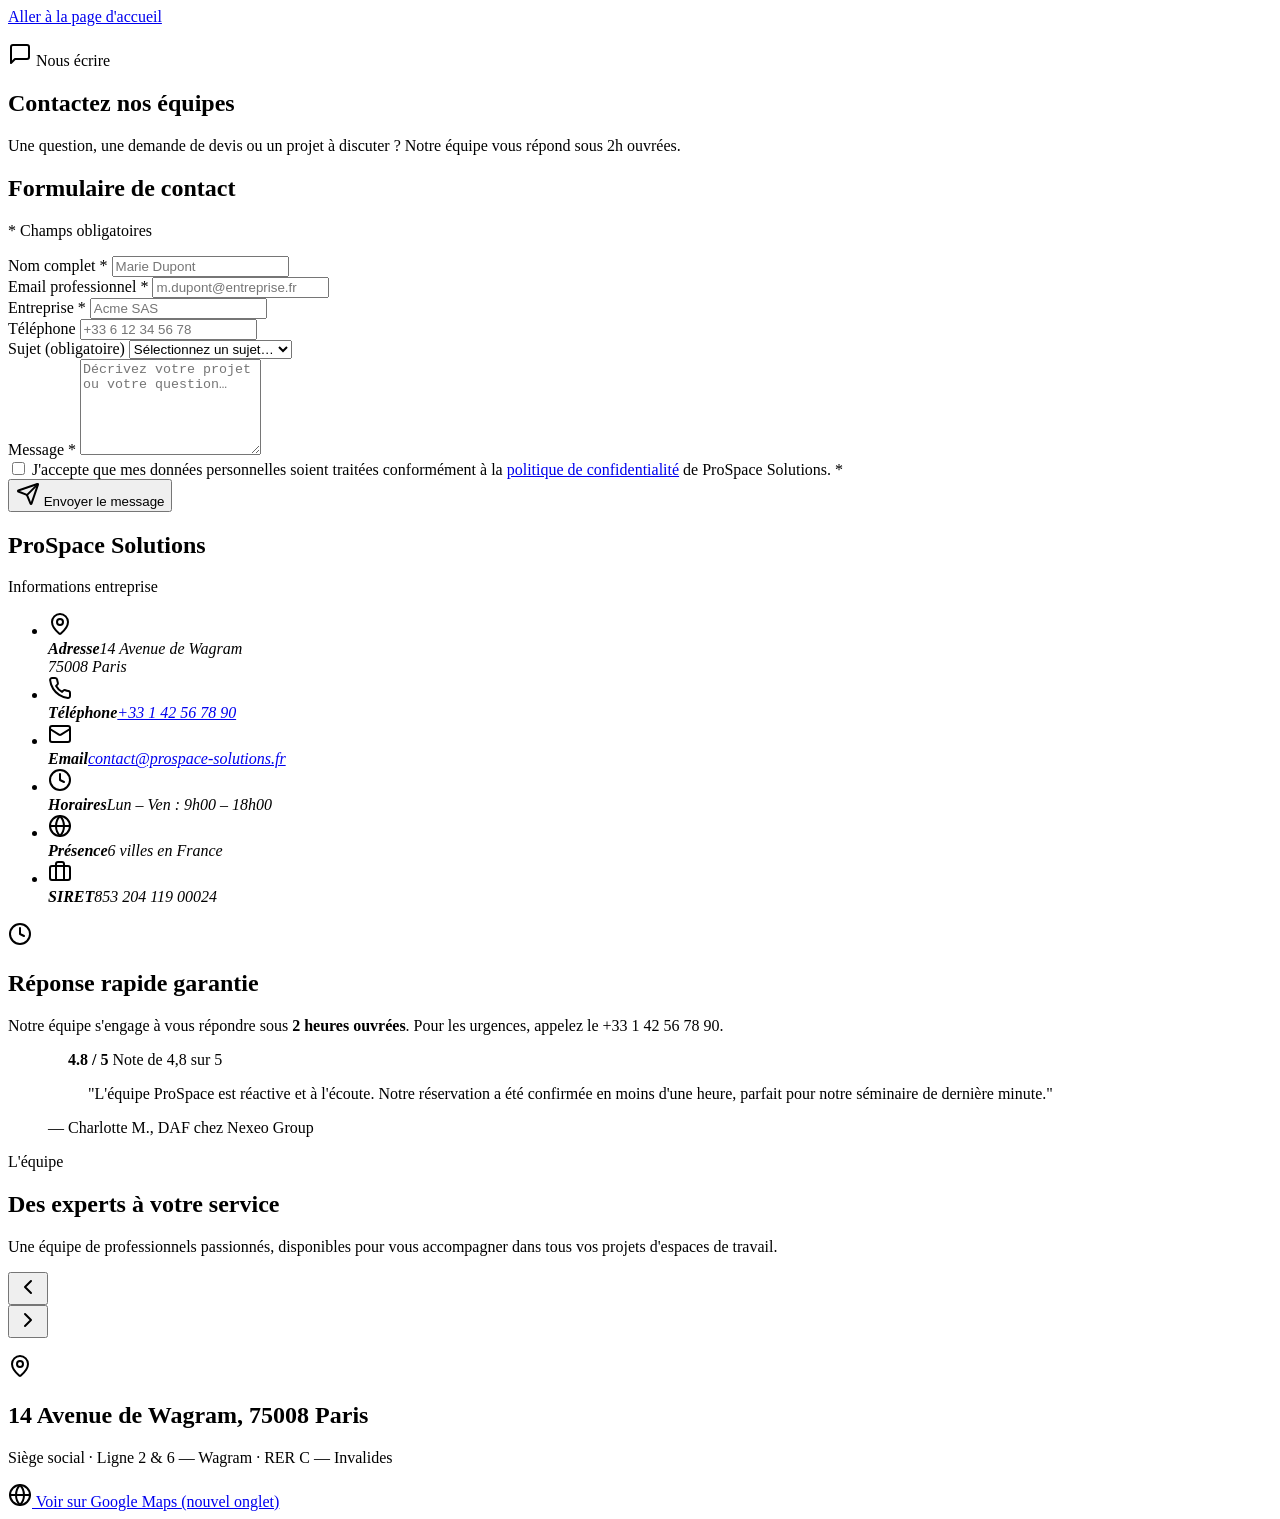
==== pages/contact.html @ aa211ba6 "Coder la page contact.html" ====
<!DOCTYPE html>
<html lang="fr">

<head>
    <meta charset="UTF-8">
    <meta name="viewport" content="width=device-width, initial-scale=1.0">
    <meta name="theme-color" content="#0f172a">
    <meta name="description"
        content="Contactez ProSpace Solutions pour une demande d'information, un devis ou un projet d'espace de travail professionnel en France.">
    <title>Contact et devis pour votre espace de travail | ProSpace Solutions</title>
    <link rel="icon" href="../assets/favicon/favicon.ico" sizes="16x16 32x32 48x48">
    <link rel="icon" type="image/svg+xml" href="../assets/favicon/favicon.svg" sizes="any">
    <link rel="icon" type="image/png" href="../assets/favicon/favicon-32x32.png" sizes="32x32">
    <link rel="icon" type="image/png" href="../assets/favicon/favicon-16x16.png" sizes="16x16">
    <link rel="apple-touch-icon" href="../assets/favicon/apple-touch-icon.png" sizes="180x180">
    <link rel="stylesheet" href="../assets/css/main.css">
</head>

<body>
    <a class="logo" href="#page-accueil">Aller à la page d'accueil</a>

    <!-- Zone HEADER : Ce conteneur reçoit le fichier header.html chargé par commun.js. -->
    <div id="conteneur-header"></div>

    <main id="haut-de-page">
        <!-- Section : BANNIERE -->
        <section class="banniere-contact">
            <div class="conteneur banniere-contact__contenu">
                <p class="surtitre">
                    <img src="../assets/icons/icone-message.svg" alt="">
                    Nous écrire
                </p>
                <h1 id="titre-contact">Contactez <span>nos équipes</span></h1>
                <p>
                    Une question, une demande de devis ou un projet à discuter ? Notre équipe vous répond sous 2h
                    ouvrées.
                </p>
            </div>
        </section>

        <!-- Section CONTACT -->
        <section class="section-contact conteneur">
            <div class="disposition-contact">
                <div class="carte-formulaire-contact">
                    <div id="contenu-formulaire">
                        <div class="carte-formulaire-contact__en-tete">
                            <h2 id="titre-formulaire">Formulaire de contact</h2>
                            <p><span>*</span> Champs obligatoires</p>
                        </div>

                        <p class="visuellement-cache" id="statut-preremplissage" aria-live="polite"></p>

                        <p class="resume-formulaire" id="resume-erreurs" hidden></p>

                        <form id="formulaire-contact">
                            <div class="ligne-formulaire">
                                <div class="champ-formulaire">
                                    <label for="nom">Nom complet <span>*</span></label>
                                    <input type="text" id="nom" name="nom" autocomplete="name"
                                        placeholder="Marie Dupont" required aria-describedby="erreur-nom">
                                    <p class="erreur-formulaire" id="erreur-nom" hidden></p>
                                </div>

                                <div class="champ-formulaire">
                                    <label for="courriel">Email professionnel <span>*</span></label>
                                    <input type="email" id="courriel" name="email" autocomplete="email"
                                        inputmode="email" placeholder="m.dupont@entreprise.fr" required
                                        aria-describedby="erreur-courriel">
                                    <p class="erreur-formulaire" id="erreur-courriel" hidden></p>
                                </div>
                            </div>

                            <div class="ligne-formulaire">
                                <div class="champ-formulaire">
                                    <label for="entreprise">Entreprise <span>*</span></label>
                                    <input type="text" id="entreprise" name="entreprise" autocomplete="organization"
                                        placeholder="Acme SAS" required aria-describedby="erreur-entreprise">
                                    <p class="erreur-formulaire" id="erreur-entreprise" hidden></p>
                                </div>

                                <div class="champ-formulaire">
                                    <label for="telephone">Téléphone</label>
                                    <input type="tel" id="telephone" name="telephone" autocomplete="tel" inputmode="tel"
                                        placeholder="+33 6 12 34 56 78">
                                </div>
                            </div>

                            <div class="champ-formulaire">
                                <label for="sujet">Sujet<span class="visuellement-cache"> (obligatoire)</span></label>
                                <select id="sujet" name="sujet" required aria-describedby="erreur-sujet">
                                    <option value="">Sélectionnez un sujet…</option>
                                    <option value="Demande d'information">Demande d'information</option>
                                    <option value="Demande de devis">Demande de devis</option>
                                    <option value="Réservation">Réservation</option>
                                    <option value="Partenariat">Partenariat</option>
                                    <option value="Réclamation">Réclamation</option>
                                    <option value="Autre">Autre</option>
                                </select>
                                <p class="erreur-formulaire" id="erreur-sujet" hidden></p>
                            </div>

                            <div class="champ-formulaire">
                                <label for="message">Message <span>*</span></label>
                                <textarea id="message" name="message" rows="6"
                                    placeholder="Décrivez votre projet ou votre question…" required
                                    aria-describedby="erreur-message"></textarea>
                                <p class="erreur-formulaire" id="erreur-message" hidden></p>
                            </div>

                            <div class="champ-formulaire champ-formulaire--case-a-cocher">
                                <input type="checkbox" id="consentement" name="consentement" required
                                    aria-describedby="texte-consentement erreur-consentement">
                                <label for="consentement" id="texte-consentement">
                                    J'accepte que mes données personnelles soient traitées conformément à la
                                    <a href="#confidentialite">politique de confidentialité</a> de ProSpace Solutions.
                                    <span>*</span>
                                </label>
                                <p class="erreur-formulaire" id="erreur-consentement" hidden></p>
                            </div>

                            <button class="bouton bouton--primaire formulaire-contact__envoi" type="submit">
                                <img src="../assets/icons/icone-envoyer.svg" alt="">
                                Envoyer le message
                            </button>
                        </form>
                    </div>

                    <!-- Section CONFIRMATION -->
                    <section class="panneau-confirmation-contact" id="confirmation-contact" aria-live="polite" hidden>
                        <img src="../assets/icons/icone-validation.svg" alt="">
                        <h2>Message envoyé !</h2>
                        <p>
                            Merci <strong id="confirmation-nom"></strong>, nous avons bien reçu votre message. Notre
                            équipe vous
                            contactera sous 2h ouvrées à l'adresse
                            <strong id="confirmation-courriel"></strong>.
                        </p>
                        <button class="bouton bouton--primaire" type="button" id="nouveau-message">
                            <img src="../assets/icons/icone-fleche-droite.svg" alt="">
                            Nouveau message
                        </button>
                    </section>
                </div>

                <aside class="colonne-laterale-contact" aria-label="Informations de contact">
                    <!-- Section INFORMATIONS -->
                    <section class="carte-entreprise">
                        <h2 id="titre-entreprise">ProSpace Solutions</h2>
                        <p class="carte-entreprise__surtitre">Informations entreprise</p>
                        <address>
                            <ul class="liste-informations-entreprise">
                                <li>
                                    <img src="../assets/icons/icone-localisation.svg" alt="">
                                    <div><strong>Adresse</strong><span>14 Avenue de Wagram<br>75008 Paris</span></div>
                                </li>
                                <li>
                                    <img src="../assets/icons/icone-telephone.svg" alt="">
                                    <div><strong>Téléphone</strong><a href="tel:+33142567890">+33 1 42 56 78 90</a>
                                    </div>
                                </li>
                                <li>
                                    <img src="../assets/icons/icone-email.svg" alt="">
                                    <div><strong>Email</strong><a
                                            href="mailto:contact@prospace-solutions.fr">contact@prospace-solutions.fr</a>
                                    </div>
                                </li>
                                <li>
                                    <img src="../assets/icons/icone-horaires.svg" alt="">
                                    <div><strong>Horaires</strong><span>Lun – Ven : 9h00 – 18h00</span></div>
                                </li>
                                <li>
                                    <img src="../assets/icons/icone-monde.svg" alt="">
                                    <div><strong>Présence</strong><span>6 villes en France</span></div>
                                </li>
                                <li>
                                    <img src="../assets/icons/icone-entreprise.svg" alt="">
                                    <div><strong>SIRET</strong><span>853 204 119 00024</span></div>
                                </li>
                            </ul>
                        </address>
                    </section>

                    <!-- Section REPONSE -->
                    <section class="carte-reponse">
                        <img src="../assets/icons/icone-horaires.svg" alt="">
                        <div>
                            <h2 id="titre-reponse">Réponse rapide garantie</h2>
                            <p>
                                Notre équipe s'engage à vous répondre sous <strong>2 heures ouvrées</strong>.
                                Pour les urgences, appelez le +33 1 42 56 78 90.
                            </p>
                        </div>
                    </section>

                    <figure class="carte-temoignage">
                        <p class="carte-temoignage__evaluation">
                            <span class="carte-temoignage__etoiles">
                                <img src="../assets/icons/icone-etoile-pleine.svg" alt="">
                                <img src="../assets/icons/icone-etoile-pleine.svg" alt="">
                                <img src="../assets/icons/icone-etoile-pleine.svg" alt="">
                                <img src="../assets/icons/icone-etoile-pleine.svg" alt="">
                                <img src="../assets/icons/icone-etoile-pleine.svg" alt="">
                            </span>
                            <strong>4.8 / 5</strong>
                            <span class="visuellement-cache">Note de 4,8 sur 5</span>
                        </p>
                        <blockquote>
                            "L'équipe ProSpace est réactive et à l'écoute. Notre réservation a été confirmée en moins
                            d'une heure,
                            parfait pour notre séminaire de dernière minute."
                        </blockquote>
                        <figcaption>— Charlotte M., DAF chez Nexeo Group</figcaption>
                    </figure>
                </aside>
            </div>
        </section>

        <!-- Section  EQUIPE -->
        <section class="section-equipe">
            <div class="conteneur">
                <div class="section-equipe__en-tete">
                    <p class="surtitre">L'équipe</p>
                    <h2 id="titre-equipe">Des experts à votre service</h2>
                    <p>
                        Une équipe de professionnels passionnés, disponibles pour vous accompagner dans tous vos projets
                        d'espaces
                        de travail.
                    </p>
                </div>

                <div class="carrousel-equipe">
                    <ul class="carrousel-equipe__liste" id="liste-equipe"></ul>

                    <div class="carrousel-equipe__commandes">
                        <button class="carrousel-equipe__fleche" type="button" id="equipe-precedente"
                            aria-label="Afficher les membres précédents">
                            <img src="../assets/icons/icone-precedent.svg" alt="">
                        </button>
                        <div class="carrousel-equipe__points" id="navigation-equipe">
                        </div>
                        <button class="carrousel-equipe__fleche" type="button" id="equipe-suivante"
                            aria-label="Afficher les membres suivants">
                            <img src="../assets/icons/icone-suivant.svg" alt="">
                        </button>
                    </div>
                    <p class="visuellement-cache" id="statut-equipe" aria-live="polite"></p>
                </div>
            </div>
        </section>

        <!-- Section LOCALISATION -->
        <section class="section-localisation conteneur">
            <div class="carte-localisation">
                <img src="../assets/icons/icone-localisation.svg" alt="">
                <div>
                    <h2 id="titre-acces-siege">14 Avenue de Wagram, 75008 Paris</h2>
                    <p>Siège social · Ligne 2 &amp; 6 — Wagram · RER C — Invalides</p>
                </div>
                <a href="https://www.google.com/maps/search/?api=1&amp;query=14+Avenue+de+Wagram+75008+Paris"
                    target="_blank" rel="noopener noreferrer">
                    <img src="../assets/icons/icone-monde.svg" alt="">
                    Voir sur Google Maps <span class="visuellement-cache">(nouvel onglet)</span>
                </a>
            </div>
        </section>
    </main>

    <!-- Zone FOOTER : Cette div reçoit le fichier footer.html chargé par commun.js. -->
    <div id="conteneur-footer"></div>

    <!-- Zone JAVASCRIPT : Ces scripts sont placés en fin de page et activent la structure commune puis les interactions propres à la page. -->
    <script src="../assets/js/commun.js"></script>
    <script src="../assets/js/contact.js"></script>
</body>

</html>
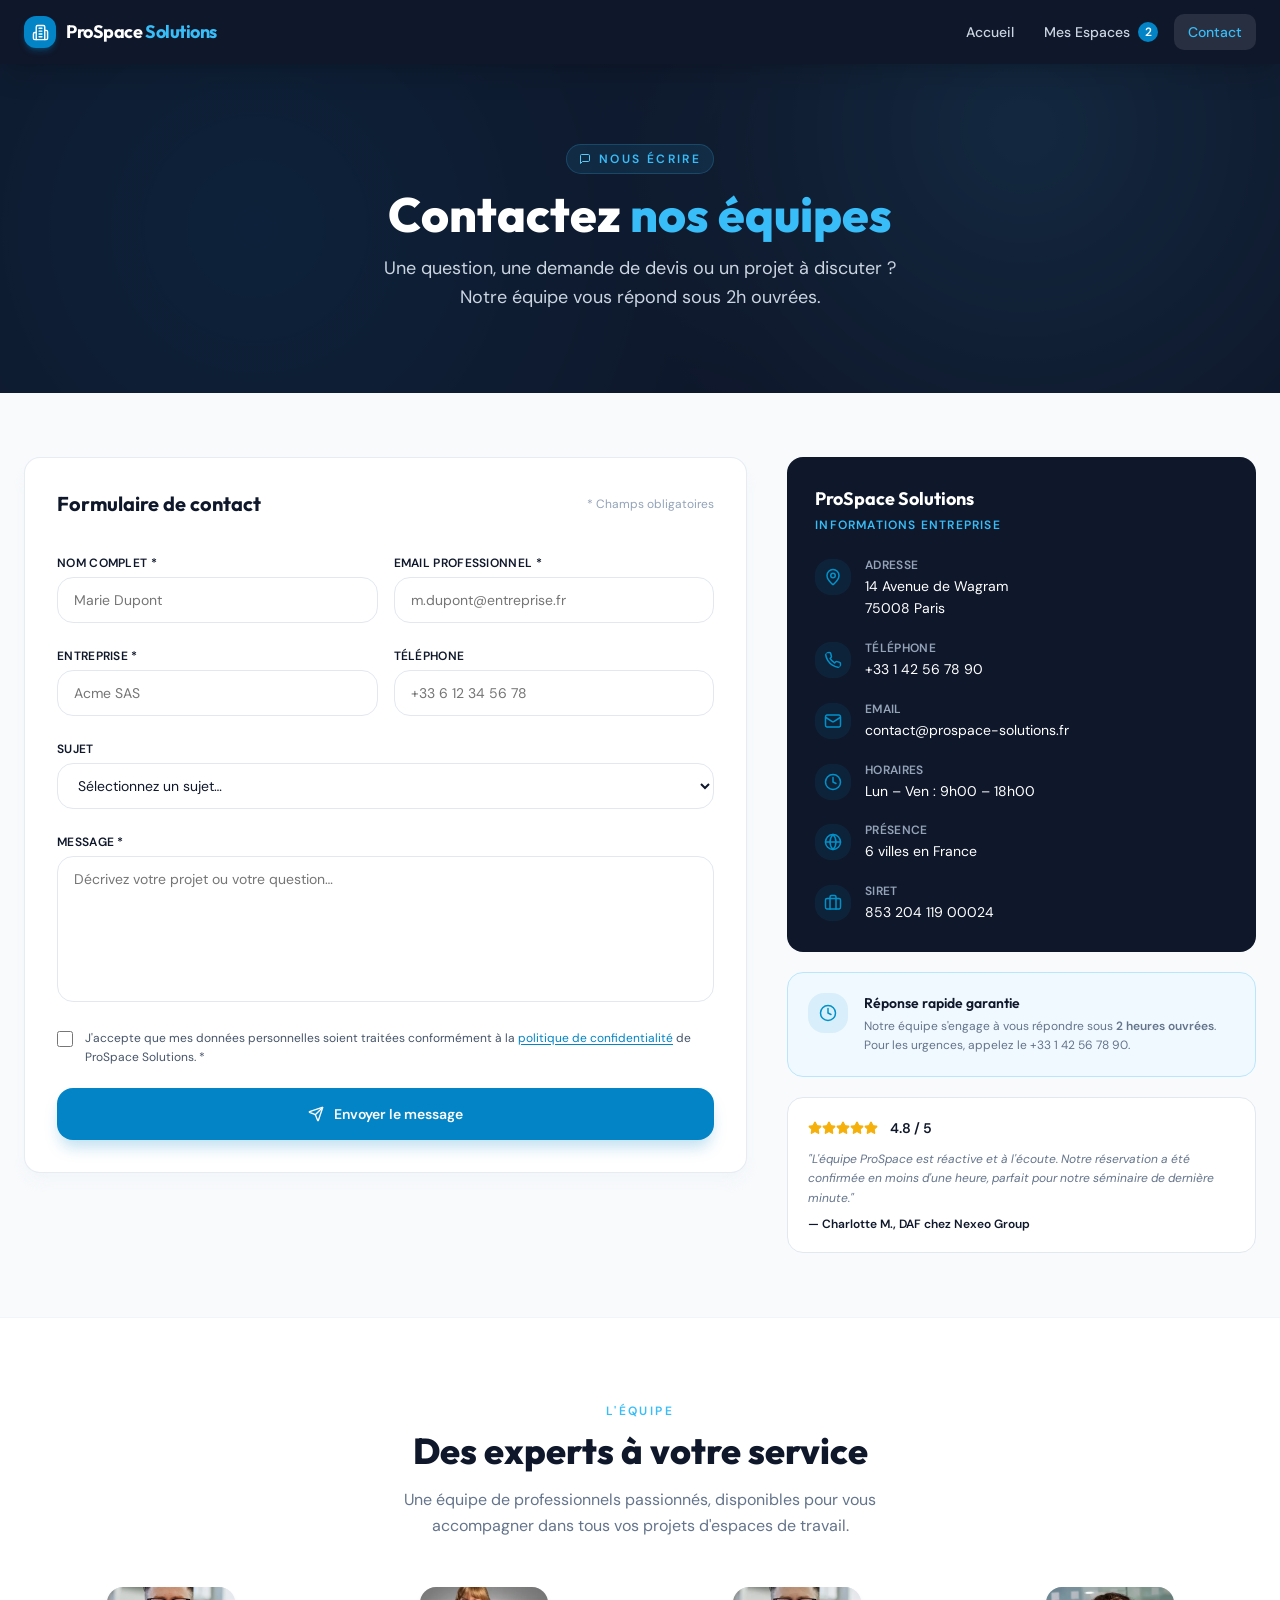
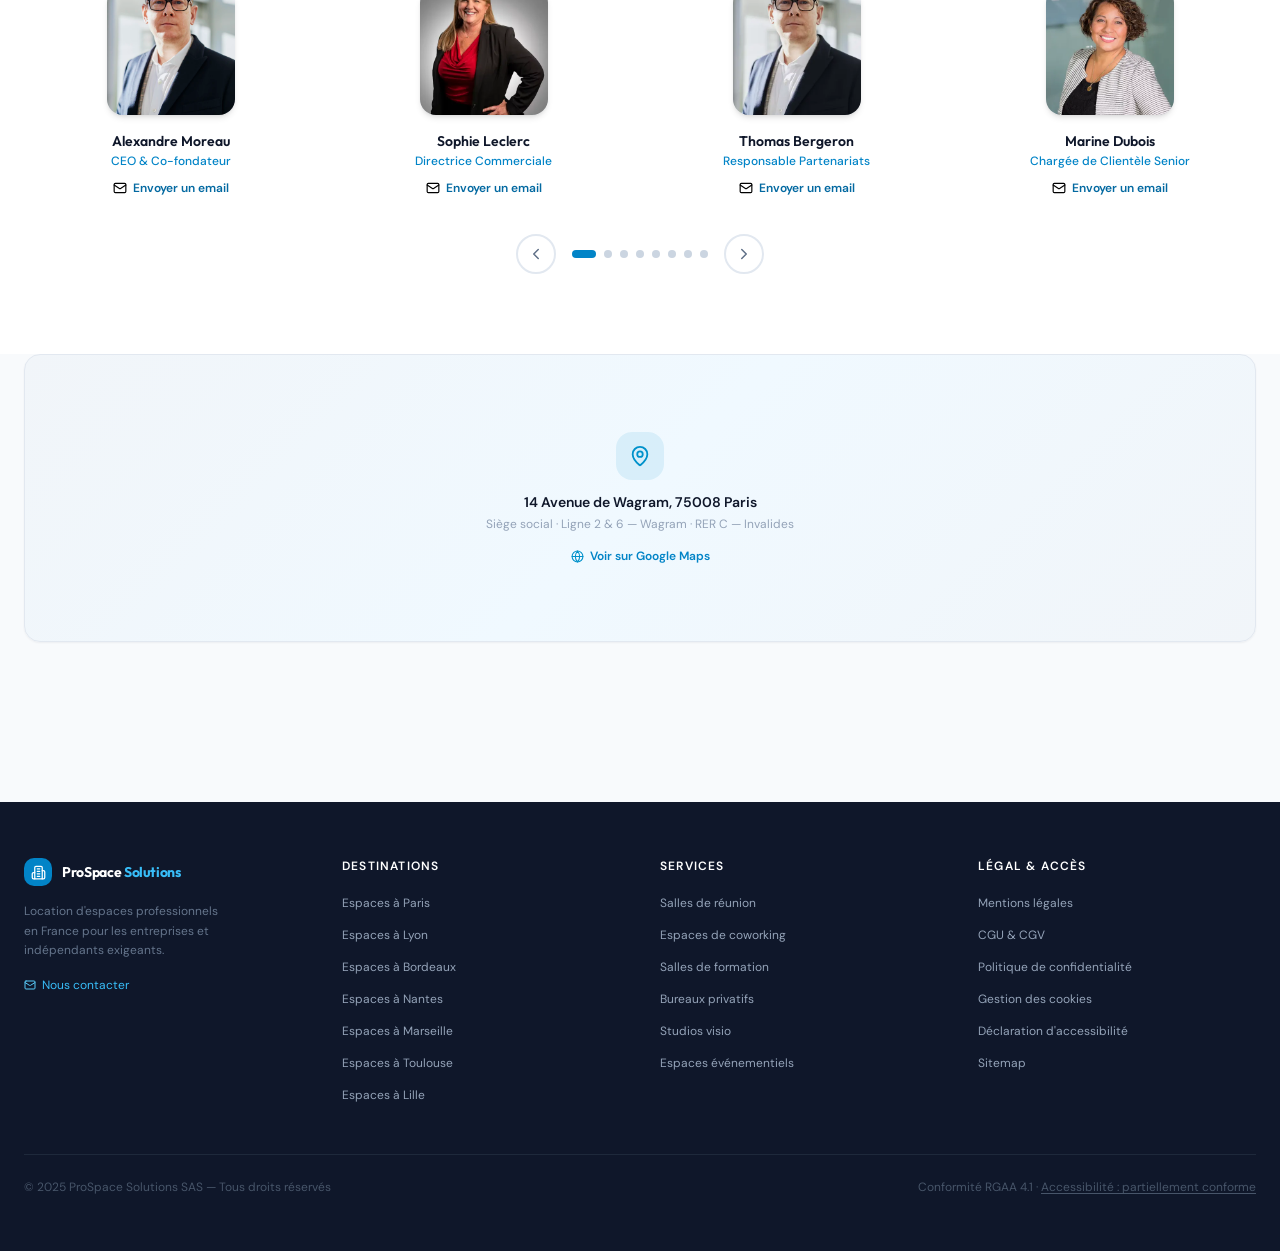
==== commit 9d4a3709: "Corrections globales" ====
--- a/pages/contact.html
+++ b/pages/contact.html
@@ -4,7 +4,6 @@
 <head>
     <meta charset="UTF-8">
     <meta name="viewport" content="width=device-width, initial-scale=1.0">
-    <meta name="theme-color" content="#0f172a">
     <meta name="description"
         content="Contactez ProSpace Solutions pour une demande d'information, un devis ou un projet d'espace de travail professionnel en France.">
     <title>Contact et devis pour votre espace de travail | ProSpace Solutions</title>
@@ -22,12 +21,12 @@
     <!-- Zone HEADER : Ce conteneur reçoit le fichier header.html chargé par commun.js. -->
     <div id="conteneur-header"></div>
 
-    <main id="haut-de-page">
+    <main>
         <!-- Section : BANNIERE -->
         <section class="banniere-contact">
             <div class="conteneur banniere-contact__contenu">
                 <p class="surtitre">
-                    <img src="../assets/icons/icone-message.svg" alt="">
+                    <img src="../assets/icons/icone-message.svg" alt="Message">
                     Nous écrire
                 </p>
                 <h1 id="titre-contact">Contactez <span>nos équipes</span></h1>
@@ -52,7 +51,7 @@
 
                         <p class="resume-formulaire" id="resume-erreurs" hidden></p>
 
-                        <form id="formulaire-contact">
+                        <form id="formulaire-contact" novalidate>
                             <div class="ligne-formulaire">
                                 <div class="champ-formulaire">
                                     <label for="nom">Nom complet <span>*</span></label>
@@ -119,7 +118,7 @@
                             </div>
 
                             <button class="bouton bouton--primaire formulaire-contact__envoi" type="submit">
-                                <img src="../assets/icons/icone-envoyer.svg" alt="">
+                                <img src="../assets/icons/icone-envoyer.svg" alt="Envoyer">
                                 Envoyer le message
                             </button>
                         </form>
@@ -127,7 +126,7 @@
 
                     <!-- Section CONFIRMATION -->
                     <section class="panneau-confirmation-contact" id="confirmation-contact" aria-live="polite" hidden>
-                        <img src="../assets/icons/icone-validation.svg" alt="">
+                        <img src="../assets/icons/icone-validation.svg" alt="Message envoyé avec succès">
                         <h2>Message envoyé !</h2>
                         <p>
                             Merci <strong id="confirmation-nom"></strong>, nous avons bien reçu votre message. Notre
@@ -136,7 +135,7 @@
                             <strong id="confirmation-courriel"></strong>.
                         </p>
                         <button class="bouton bouton--primaire" type="button" id="nouveau-message">
-                            <img src="../assets/icons/icone-fleche-droite.svg" alt="">
+                            <img src="../assets/icons/icone-fleche-droite.svg" alt="Flèche vers la droite">
                             Nouveau message
                         </button>
                     </section>
@@ -150,30 +149,30 @@
                         <address>
                             <ul class="liste-informations-entreprise">
                                 <li>
-                                    <img src="../assets/icons/icone-localisation.svg" alt="">
+                                    <img src="../assets/icons/icone-localisation.svg" alt="Adresse">
                                     <div><strong>Adresse</strong><span>14 Avenue de Wagram<br>75008 Paris</span></div>
                                 </li>
                                 <li>
-                                    <img src="../assets/icons/icone-telephone.svg" alt="">
+                                    <img src="../assets/icons/icone-telephone.svg" alt="Téléphone">
                                     <div><strong>Téléphone</strong><a href="tel:+33142567890">+33 1 42 56 78 90</a>
                                     </div>
                                 </li>
                                 <li>
-                                    <img src="../assets/icons/icone-email.svg" alt="">
+                                    <img src="../assets/icons/icone-email.svg" alt="E-mail">
                                     <div><strong>Email</strong><a
                                             href="mailto:contact@prospace-solutions.fr">contact@prospace-solutions.fr</a>
                                     </div>
                                 </li>
                                 <li>
-                                    <img src="../assets/icons/icone-horaires.svg" alt="">
+                                    <img src="../assets/icons/icone-horaires.svg" alt="Horaires">
                                     <div><strong>Horaires</strong><span>Lun – Ven : 9h00 – 18h00</span></div>
                                 </li>
                                 <li>
-                                    <img src="../assets/icons/icone-monde.svg" alt="">
+                                    <img src="../assets/icons/icone-monde.svg" alt="Présence nationale">
                                     <div><strong>Présence</strong><span>6 villes en France</span></div>
                                 </li>
                                 <li>
-                                    <img src="../assets/icons/icone-entreprise.svg" alt="">
+                                    <img src="../assets/icons/icone-entreprise.svg" alt="Entreprise">
                                     <div><strong>SIRET</strong><span>853 204 119 00024</span></div>
                                 </li>
                             </ul>
@@ -182,7 +181,7 @@
 
                     <!-- Section REPONSE -->
                     <section class="carte-reponse">
-                        <img src="../assets/icons/icone-horaires.svg" alt="">
+                        <img src="../assets/icons/icone-horaires.svg" alt="Délai de réponse">
                         <div>
                             <h2 id="titre-reponse">Réponse rapide garantie</h2>
                             <p>
@@ -195,11 +194,11 @@
                     <figure class="carte-temoignage">
                         <p class="carte-temoignage__evaluation">
                             <span class="carte-temoignage__etoiles">
-                                <img src="../assets/icons/icone-etoile-pleine.svg" alt="">
-                                <img src="../assets/icons/icone-etoile-pleine.svg" alt="">
-                                <img src="../assets/icons/icone-etoile-pleine.svg" alt="">
-                                <img src="../assets/icons/icone-etoile-pleine.svg" alt="">
-                                <img src="../assets/icons/icone-etoile-pleine.svg" alt="">
+                                <img src="../assets/icons/icone-etoile-pleine.svg" alt="Étoile 1 sur 5">
+                                <img src="../assets/icons/icone-etoile-pleine.svg" alt="Étoile 2 sur 5">
+                                <img src="../assets/icons/icone-etoile-pleine.svg" alt="Étoile 3 sur 5">
+                                <img src="../assets/icons/icone-etoile-pleine.svg" alt="Étoile 4 sur 5">
+                                <img src="../assets/icons/icone-etoile-pleine.svg" alt="Étoile 5 sur 5">
                             </span>
                             <strong>4.8 / 5</strong>
                             <span class="visuellement-cache">Note de 4,8 sur 5</span>
@@ -231,16 +230,16 @@
                 <div class="carrousel-equipe">
                     <ul class="carrousel-equipe__liste" id="liste-equipe"></ul>
 
-                    <div class="carrousel-equipe__commandes">
+                    <div class="carrousel-equipe__commandes" id="commandes-equipe" hidden>
                         <button class="carrousel-equipe__fleche" type="button" id="equipe-precedente"
                             aria-label="Afficher les membres précédents">
-                            <img src="../assets/icons/icone-precedent.svg" alt="">
+                            <img src="../assets/icons/icone-precedent.svg" alt="Membre précédent">
                         </button>
                         <div class="carrousel-equipe__points" id="navigation-equipe">
                         </div>
                         <button class="carrousel-equipe__fleche" type="button" id="equipe-suivante"
                             aria-label="Afficher les membres suivants">
-                            <img src="../assets/icons/icone-suivant.svg" alt="">
+                            <img src="../assets/icons/icone-suivant.svg" alt="Membre suivant">
                         </button>
                     </div>
                     <p class="visuellement-cache" id="statut-equipe" aria-live="polite"></p>
@@ -251,14 +250,14 @@
         <!-- Section LOCALISATION -->
         <section class="section-localisation conteneur">
             <div class="carte-localisation">
-                <img src="../assets/icons/icone-localisation.svg" alt="">
+                <img src="../assets/icons/icone-localisation.svg" alt="Localisation">
                 <div>
                     <h2 id="titre-acces-siege">14 Avenue de Wagram, 75008 Paris</h2>
                     <p>Siège social · Ligne 2 &amp; 6 — Wagram · RER C — Invalides</p>
                 </div>
                 <a href="https://www.google.com/maps/search/?api=1&amp;query=14+Avenue+de+Wagram+75008+Paris"
                     target="_blank" rel="noopener noreferrer">
-                    <img src="../assets/icons/icone-monde.svg" alt="">
+                    <img src="../assets/icons/icone-monde.svg" alt="Voir sur Google Maps">
                     Voir sur Google Maps <span class="visuellement-cache">(nouvel onglet)</span>
                 </a>
             </div>
--- a/assets/css/main.css
+++ b/assets/css/main.css
@@ -0,0 +1,2613 @@
+@charset "UTF-8";
+*,
+*::before,
+*::after {
+  box-sizing: border-box;
+}
+
+html {
+  scroll-behavior: smooth;
+}
+
+body {
+  min-width: 320px;
+  min-height: 100vh;
+  margin: 0;
+  background: #f8fafc;
+  color: #0f172a;
+  overflow-x: hidden;
+}
+
+body,
+button,
+input,
+select,
+textarea {
+  font-family: "DM Sans", Arial, sans-serif;
+}
+
+img {
+  display: block;
+  max-width: 100%;
+}
+
+a {
+  color: inherit;
+}
+
+button,
+select,
+input,
+textarea {
+  font: inherit;
+}
+
+button,
+select,
+input[type=checkbox] {
+  cursor: pointer;
+}
+
+ul,
+ol {
+  margin: 0;
+  padding: 0;
+}
+
+table {
+  border-collapse: collapse;
+}
+
+@font-face {
+  font-family: "Outfit";
+  src: url("../fonts/outfit-latin-400-normal.woff2") format("woff2");
+  font-style: normal;
+  font-weight: 400;
+  font-display: swap;
+}
+@font-face {
+  font-family: "Outfit";
+  src: url("../fonts/outfit-latin-500-normal.woff2") format("woff2");
+  font-style: normal;
+  font-weight: 500;
+  font-display: swap;
+}
+@font-face {
+  font-family: "Outfit";
+  src: url("../fonts/outfit-latin-600-normal.woff2") format("woff2");
+  font-style: normal;
+  font-weight: 600;
+  font-display: swap;
+}
+@font-face {
+  font-family: "Outfit";
+  src: url("../fonts/outfit-latin-700-normal.woff2") format("woff2");
+  font-style: normal;
+  font-weight: 700;
+  font-display: swap;
+}
+@font-face {
+  font-family: "Outfit";
+  src: url("../fonts/outfit-latin-800-normal.woff2") format("woff2");
+  font-style: normal;
+  font-weight: 800;
+  font-display: swap;
+}
+@font-face {
+  font-family: "DM Sans";
+  src: url("../fonts/dm-sans-latin-400-normal.woff2") format("woff2");
+  font-style: normal;
+  font-weight: 400;
+  font-display: swap;
+}
+@font-face {
+  font-family: "DM Sans";
+  src: url("../fonts/dm-sans-latin-400-italic.woff2") format("woff2");
+  font-style: italic;
+  font-weight: 400;
+  font-display: swap;
+}
+@font-face {
+  font-family: "DM Sans";
+  src: url("../fonts/dm-sans-latin-500-normal.woff2") format("woff2");
+  font-style: normal;
+  font-weight: 500;
+  font-display: swap;
+}
+@font-face {
+  font-family: "DM Sans";
+  src: url("../fonts/dm-sans-latin-600-normal.woff2") format("woff2");
+  font-style: normal;
+  font-weight: 600;
+  font-display: swap;
+}
+@font-face {
+  font-family: "JetBrains Mono";
+  src: url("../fonts/jetbrains-mono-latin-400-normal.woff2") format("woff2");
+  font-style: normal;
+  font-weight: 400;
+  font-display: swap;
+}
+@font-face {
+  font-family: "JetBrains Mono";
+  src: url("../fonts/jetbrains-mono-latin-600-normal.woff2") format("woff2");
+  font-style: normal;
+  font-weight: 600;
+  font-display: swap;
+}
+@font-face {
+  font-family: "JetBrains Mono";
+  src: url("../fonts/jetbrains-mono-latin-700-normal.woff2") format("woff2");
+  font-style: normal;
+  font-weight: 700;
+  font-display: swap;
+}
+@font-face {
+  font-family: "OpenDyslexic";
+  src: url("../fonts/opendyslexic-latin-400-normal.woff2") format("woff2");
+  font-style: normal;
+  font-weight: 400;
+  font-display: swap;
+}
+@font-face {
+  font-family: "OpenDyslexic";
+  src: url("../fonts/opendyslexic-latin-400-italic.woff2") format("woff2");
+  font-style: italic;
+  font-weight: 400;
+  font-display: swap;
+}
+@font-face {
+  font-family: "OpenDyslexic";
+  src: url("../fonts/opendyslexic-latin-700-normal.woff2") format("woff2");
+  font-style: normal;
+  font-weight: 700;
+  font-display: swap;
+}
+body {
+  font-size: 16px;
+  line-height: 1.5;
+}
+
+h1,
+h2,
+h3,
+h4,
+p {
+  margin-top: 0;
+}
+
+h1,
+h2,
+h3,
+h4 {
+  color: #0f172a;
+  font-family: "Outfit", Arial, sans-serif;
+  line-height: 1.5;
+}
+
+[hidden] {
+  display: none !important;
+}
+
+.visuellement-cache {
+  position: absolute;
+  width: 1px;
+  height: 1px;
+  padding: 0;
+  margin: -1px;
+  overflow: hidden;
+  clip: rect(0, 0, 0, 0);
+  white-space: nowrap;
+  border: 0;
+}
+
+.logo {
+  position: fixed;
+  z-index: 1000;
+  top: 12px;
+  left: 12px;
+  padding: 10px 16px;
+  transform: translateY(-150%);
+  background: #ffffff;
+  border: 2px solid #0284c7;
+  border-radius: 12px;
+  color: #0f172a;
+  font-weight: 700;
+}
+
+.logo:focus {
+  transform: translateY(0);
+}
+
+a:focus-visible,
+button:focus-visible,
+input:focus-visible,
+select:focus-visible,
+textarea:focus-visible {
+  outline: 2px solid #38bdf8;
+  outline-offset: 2px;
+}
+
+.police-adaptee,
+.police-adaptee button,
+.police-adaptee input,
+.police-adaptee select,
+.police-adaptee textarea,
+.police-adaptee h1,
+.police-adaptee h2,
+.police-adaptee h3,
+.police-adaptee h4 {
+  font-family: "OpenDyslexic", Arial, sans-serif;
+}
+
+@media (prefers-reduced-motion: reduce) {
+  *,
+  *::before,
+  *::after {
+    scroll-behavior: auto !important;
+    transition-duration: 0.01ms !important;
+    animation-duration: 0.01ms !important;
+    animation-iteration-count: 1 !important;
+  }
+}
+.conteneur {
+  width: 100%;
+  max-width: 1280px;
+  margin-right: auto;
+  margin-left: auto;
+  padding-right: 16px;
+  padding-left: 16px;
+}
+
+.icone {
+  display: inline-block;
+  flex: 0 0 auto;
+  width: 20px;
+  height: 20px;
+}
+
+.icone--primaire {
+  filter: invert(43%) sepia(92%) saturate(1598%) hue-rotate(166deg) brightness(86%) contrast(101%);
+}
+
+.icone--etoile {
+  width: 13px;
+  height: 13px;
+  filter: invert(69%) sepia(99%) saturate(1394%) hue-rotate(357deg) brightness(99%) contrast(95%);
+}
+
+.icone--etoile-vide {
+  width: 13px;
+  height: 13px;
+  filter: brightness(0) saturate(100%) invert(90%) sepia(7%) saturate(623%) hue-rotate(177deg) brightness(95%) contrast(89%);
+}
+
+@media (min-width: 640px) {
+  .conteneur {
+    padding-right: 24px;
+    padding-left: 24px;
+  }
+}
+#conteneur-header {
+  position: sticky;
+  z-index: 50;
+  top: 0;
+}
+
+.en-tete-site {
+  height: 64px;
+  background: #0f172a;
+  box-shadow: 0 20px 25px -5px rgba(0, 0, 0, 0.1), 0 8px 10px -6px rgba(0, 0, 0, 0.1);
+}
+
+.en-tete-site__contenu {
+  display: flex;
+  height: 64px;
+  align-items: center;
+  justify-content: space-between;
+}
+
+.identite-site {
+  display: inline-flex;
+  align-items: center;
+  gap: 10px;
+  color: #ffffff;
+  font-family: "Outfit", Arial, sans-serif;
+  font-size: 18px;
+  font-weight: 700;
+  letter-spacing: -0.025em;
+  line-height: 28px;
+  text-decoration: none;
+}
+
+.identite-site__symbole {
+  display: inline-flex;
+  width: 32px;
+  height: 32px;
+  flex: 0 0 32px;
+  align-items: center;
+  justify-content: center;
+  background: #0284c7;
+  border-radius: 12px;
+  box-shadow: 0 4px 6px -1px rgba(2, 132, 199, 0.3), 0 2px 4px -2px rgba(2, 132, 199, 0.3);
+}
+
+.identite-site__symbole img {
+  width: 17px;
+  height: 17px;
+  filter: brightness(0) invert(1);
+}
+
+.identite-site__nom strong {
+  color: #38bdf8;
+}
+
+.navigation-site {
+  display: block;
+}
+
+.navigation-site__liste {
+  display: flex;
+  align-items: center;
+  gap: 2px;
+  list-style: none;
+}
+
+.navigation-site__lien {
+  display: flex;
+  align-items: center;
+  gap: 8px;
+  padding: 8px 14px;
+  border-radius: 10px;
+  color: #cbd5e1;
+  font-size: 14px;
+  font-weight: 500;
+  line-height: 20px;
+  text-decoration: none;
+  transition: color 150ms ease, background-color 150ms ease;
+}
+
+.navigation-site__lien:hover {
+  background: rgba(255, 255, 255, 0.05);
+  color: #ffffff;
+}
+
+.navigation-site__lien--actif {
+  background: rgba(255, 255, 255, 0.1);
+  color: #38bdf8;
+}
+
+.compteur-favoris {
+  display: inline-flex;
+  min-width: 20px;
+  height: 20px;
+  align-items: center;
+  justify-content: center;
+  padding: 0 5px;
+  background: #0284c7;
+  border-radius: 999px;
+  color: #ffffff;
+  font-size: 12px;
+  font-weight: 700;
+  line-height: 1;
+  font-variant-numeric: tabular-nums;
+}
+
+@media (max-width: 639px) {
+  .en-tete-site__contenu {
+    gap: 8px;
+  }
+  .identite-site__nom {
+    position: absolute;
+    width: 1px;
+    height: 1px;
+    overflow: hidden;
+    clip: rect(0, 0, 0, 0);
+    white-space: nowrap;
+  }
+  .navigation-site__liste {
+    gap: 0;
+  }
+  .navigation-site__lien {
+    gap: 4px;
+    padding: 8px;
+    font-size: 13px;
+  }
+}
+@media (max-width: 374px) {
+  .navigation-site__lien {
+    padding-right: 5px;
+    padding-left: 5px;
+    font-size: 12px;
+  }
+}
+.pied-page {
+  margin-top: 96px;
+  padding: 56px 0;
+  background: #0f172a;
+  color: #94a3b8;
+}
+
+.pied-page__colonnes {
+  display: flex;
+  flex-wrap: wrap;
+  gap: 40px;
+  margin-bottom: 48px;
+}
+
+.pied-page__presentation {
+  width: 100%;
+}
+
+.pied-page__navigation {
+  width: calc(50% - 20px);
+}
+
+.identite-site--pied-page {
+  margin: 0 0 16px;
+  font-size: 14px;
+  line-height: 20px;
+}
+
+.identite-site--pied-page .identite-site__symbole {
+  width: 28px;
+  height: 28px;
+  flex-basis: 28px;
+  border-radius: 10px;
+  box-shadow: none;
+}
+
+.identite-site--pied-page .identite-site__symbole img {
+  width: 15px;
+  height: 15px;
+}
+
+.pied-page h2:not(.identite-site) {
+  margin: 0 0 16px;
+  color: #ffffff;
+  font-family: "DM Sans", Arial, sans-serif;
+  font-size: 12px;
+  font-weight: 600;
+  letter-spacing: 0.1em;
+  line-height: 16px;
+  text-transform: uppercase;
+}
+
+.pied-page__presentation > p {
+  max-width: 200px;
+  margin: 0;
+  color: #64748b;
+  font-size: 12px;
+  line-height: 1.625;
+}
+
+.pied-page__contact {
+  display: inline-flex;
+  align-items: center;
+  gap: 6px;
+  margin-top: 16px;
+  color: #38bdf8;
+  font-size: 12px;
+  line-height: 16px;
+  text-decoration: none;
+  transition: color 150ms ease;
+}
+
+.pied-page__contact img {
+  width: 12px;
+  height: 12px;
+  filter: brightness(0) saturate(100%) invert(73%) sepia(67%) saturate(1266%) hue-rotate(166deg) brightness(100%) contrast(95%);
+}
+
+.pied-page__navigation ul {
+  list-style: none;
+}
+
+.pied-page__navigation li + li {
+  margin-top: 8px;
+}
+
+.pied-page__navigation a,
+.pied-page__navigation span {
+  color: #94a3b8;
+  font-size: 12px;
+  line-height: 16px;
+  text-decoration: none;
+  transition: color 150ms ease;
+}
+
+.pied-page__navigation a:hover,
+.pied-page__contact:hover {
+  color: #38bdf8;
+}
+
+.pied-page__bas {
+  display: flex;
+  flex-direction: column;
+  align-items: center;
+  justify-content: space-between;
+  gap: 8px;
+  padding-top: 24px;
+  border-top: 1px solid #1e293b;
+  color: #475569;
+  font-size: 12px;
+  line-height: 16px;
+  text-align: center;
+}
+
+.pied-page__bas p {
+  margin: 0;
+  color: inherit;
+}
+
+.pied-page__accessibilite {
+  display: flex;
+  align-items: center;
+}
+
+#bouton-police-adaptee {
+  min-height: 0;
+  padding: 0;
+  background: transparent;
+  border: 0;
+  color: inherit;
+  font-size: inherit;
+  line-height: inherit;
+  text-decoration: underline;
+  text-underline-offset: 2px;
+  transition: color 150ms ease;
+}
+
+#bouton-police-adaptee:hover {
+  color: #38bdf8;
+}
+
+@media (min-width: 640px) {
+  .pied-page__presentation,
+  .pied-page__navigation {
+    width: calc(25% - 30px);
+  }
+  .pied-page__bas {
+    flex-direction: row;
+    text-align: left;
+  }
+}
+.bouton {
+  display: inline-flex;
+  align-items: center;
+  justify-content: center;
+  gap: 8px;
+  padding: 8px 16px;
+  border: 0;
+  border-radius: 16px;
+  font-size: 14px;
+  font-weight: 600;
+  line-height: 20px;
+  text-align: center;
+  text-decoration: none;
+  transition: background-color 150ms ease, border-color 150ms ease, color 150ms ease;
+}
+
+.bouton--primaire {
+  background: #0284c7;
+  box-shadow: 0 1px 2px rgba(2, 132, 199, 0.2);
+  color: #ffffff;
+}
+
+.bouton--primaire:hover {
+  background: #0369a1;
+}
+
+.bouton--primaire:active {
+  background: #075985;
+}
+
+.bouton--danger {
+  background: #ffffff;
+  border: 1px solid #fecdd3;
+  color: #e11d48;
+  padding: 10px 16px;
+  font-weight: 500;
+}
+
+.bouton--retirer {
+  background: #ffffff;
+  border: 1px solid #fecdd3;
+  padding: 10px 12px;
+  color: #64748b;
+}
+
+.bouton--danger:hover,
+.bouton--retirer:hover {
+  background: #fff1f2;
+  border-color: #fda4af;
+  color: #f43f5e;
+}
+
+.bouton--favori {
+  width: 100%;
+  padding-top: 11px;
+  padding-bottom: 11px;
+  background: #ffffff;
+  border: 2px solid #e2e8f0;
+  color: #475569;
+}
+
+.bouton--favori:hover {
+  background: #f0f9ff;
+  border-color: #0284c7;
+  color: #0284c7;
+}
+
+.bouton--favori-actif {
+  background: #fff1f2;
+  border-color: #fb7185;
+  color: #e11d48;
+}
+
+.bouton--danger img {
+  width: 15px;
+  height: 15px;
+  filter: brightness(0) saturate(100%) invert(27%) sepia(93%) saturate(3426%) hue-rotate(335deg) brightness(92%) contrast(93%);
+}
+
+.bouton--retirer img,
+.bouton--favori img {
+  filter: brightness(0) saturate(100%) invert(44%) sepia(16%) saturate(645%) hue-rotate(176deg) brightness(92%) contrast(88%);
+}
+
+.bouton--retirer:hover img,
+.bouton--favori-actif img {
+  filter: brightness(0) saturate(100%) invert(39%) sepia(91%) saturate(2759%) hue-rotate(326deg) brightness(103%) contrast(91%);
+}
+
+.bouton--favori:hover img {
+  filter: brightness(0) saturate(100%) invert(43%) sepia(92%) saturate(1598%) hue-rotate(166deg) brightness(86%) contrast(101%);
+}
+
+.grille-espaces {
+  display: flex;
+  flex-wrap: wrap;
+  gap: 24px;
+}
+
+.carte-espace {
+  background: #ffffff;
+  border: 1px solid rgba(226, 232, 240, 0.8);
+  border-radius: 16px;
+  box-shadow: 0 1px 2px rgba(15, 23, 42, 0.05);
+  display: flex;
+  width: 100%;
+  flex-direction: column;
+  overflow: hidden;
+  transition: transform 200ms ease, box-shadow 200ms ease;
+}
+
+.carte-espace:hover {
+  transform: translateY(-2px);
+  box-shadow: 0 10px 15px -3px rgba(15, 23, 42, 0.1), 0 4px 6px -4px rgba(15, 23, 42, 0.1);
+}
+
+.carte-espace__visuel {
+  position: relative;
+  aspect-ratio: 4/3;
+  overflow: hidden;
+  background: #e2e8f0;
+}
+
+.carte-espace__visuel::after {
+  position: absolute;
+  right: 0;
+  bottom: 0;
+  left: 0;
+  height: 64px;
+  background: linear-gradient(0deg, rgba(0, 0, 0, 0.3), transparent);
+  content: "";
+  pointer-events: none;
+}
+
+.carte-espace__visuel > img {
+  width: 100%;
+  height: 100%;
+  object-fit: cover;
+  transition: transform 500ms ease;
+}
+
+.carte-espace:hover .carte-espace__visuel > img {
+  transform: scale(1.05);
+}
+
+.bouton-favori {
+  position: absolute;
+  z-index: 2;
+  top: 12px;
+  right: 12px;
+  display: inline-flex;
+  width: 36px;
+  height: 36px;
+  align-items: center;
+  justify-content: center;
+  padding: 0;
+  background: rgba(255, 255, 255, 0.85);
+  border: 0;
+  border-radius: 50%;
+  box-shadow: 0 4px 6px -1px rgba(0, 0, 0, 0.1), 0 2px 4px -2px rgba(0, 0, 0, 0.1);
+  backdrop-filter: blur(4px);
+  transition: color 150ms ease, background-color 150ms ease;
+}
+
+.bouton-favori img {
+  width: 16px;
+  height: 16px;
+  filter: brightness(0) saturate(100%) invert(67%) sepia(13%) saturate(561%) hue-rotate(176deg) brightness(89%) contrast(86%);
+}
+
+.bouton-favori:hover img {
+  filter: brightness(0) saturate(100%) invert(39%) sepia(91%) saturate(2759%) hue-rotate(326deg) brightness(103%) contrast(91%);
+}
+
+.bouton-favori--actif {
+  background: #f43f5e;
+  box-shadow: 0 4px 6px -1px rgba(244, 63, 94, 0.3);
+}
+
+.bouton-favori--actif img {
+  filter: brightness(0) invert(1);
+}
+
+.carte-espace__contenu {
+  display: flex;
+  flex: 1;
+  flex-direction: column;
+  padding: 20px;
+}
+
+.carte-espace__titre {
+  margin: 0 0 4px;
+  font-size: 15px;
+  font-weight: 600;
+  line-height: 1.375;
+}
+
+.carte-espace__localisation,
+.carte-espace__evaluation,
+.carte-espace__capacite,
+.pastille-equipement {
+  display: inline-flex;
+  align-items: center;
+}
+
+.carte-espace__localisation {
+  gap: 6px;
+  margin: 0 0 12px;
+  color: #64748b;
+  font-size: 14px;
+  line-height: 20px;
+}
+
+.carte-espace__localisation img {
+  width: 13px;
+  height: 13px;
+}
+
+.carte-espace__evaluation {
+  gap: 10px;
+  margin-bottom: 12px;
+  color: #94a3b8;
+  font-size: 12px;
+  line-height: 16px;
+}
+
+.evaluation,
+.evaluation__etoiles {
+  display: inline-flex;
+  align-items: center;
+}
+
+.evaluation__etoiles {
+  gap: 2px;
+}
+
+.carte-espace__evaluation strong {
+  color: #0f172a;
+  font-size: 12px;
+  font-weight: 600;
+}
+
+.carte-espace__caracteristiques {
+  display: flex;
+  flex-wrap: wrap;
+  align-items: center;
+  gap: 6px;
+  margin-bottom: 16px;
+}
+
+.carte-espace__capacite {
+  gap: 6px;
+  color: #64748b;
+  font-size: 14px;
+  line-height: 20px;
+}
+
+.carte-espace__capacite img {
+  width: 13px;
+  height: 13px;
+  filter: brightness(0) saturate(100%) invert(67%) sepia(13%) saturate(561%) hue-rotate(176deg) brightness(89%) contrast(86%);
+}
+
+.carte-espace__separateur {
+  margin: 0 2px;
+  color: #cbd5e1;
+}
+
+.carte-espace__separateur::before {
+  content: "·";
+}
+
+.pastille-equipement {
+  gap: 4px;
+  padding: 2px 8px;
+  background: #f1f5f9;
+  border-radius: 999px;
+  color: #64748b;
+  font-size: 12px;
+  line-height: 16px;
+}
+
+.pastille-equipement img {
+  width: 11px;
+  height: 11px;
+  filter: brightness(0) saturate(100%) invert(44%) sepia(16%) saturate(645%) hue-rotate(176deg) brightness(92%) contrast(88%);
+}
+
+.carte-espace__pied {
+  display: flex;
+  align-items: center;
+  justify-content: space-between;
+  gap: 12px;
+  margin-top: auto;
+  padding-top: 16px;
+  border-top: 1px solid #f1f5f9;
+}
+
+.carte-espace__prix {
+  display: flex;
+  align-items: baseline;
+  gap: 4px;
+  margin: 0;
+  color: #94a3b8;
+  font-size: 12px;
+  line-height: 16px;
+}
+
+.carte-espace__prix strong {
+  color: #0284c7;
+  font-family: "JetBrains Mono", Consolas, monospace;
+  font-size: 20px;
+  font-weight: 700;
+  line-height: 28px;
+  font-variant-numeric: tabular-nums;
+}
+
+@media (min-width: 640px) {
+  .carte-espace {
+    width: calc(50% - 12px);
+  }
+}
+@media (min-width: 1024px) {
+  .carte-espace {
+    width: calc(33.333% - 16px);
+  }
+}
+label,
+legend {
+  color: #0f172a;
+  font-weight: 600;
+}
+
+select,
+input[type=text],
+input[type=email],
+input[type=tel],
+textarea {
+  width: 100%;
+  min-height: 46px;
+  padding: 12px 16px;
+  background: #ffffff;
+  border: 1px solid #e2e8f0;
+  border-radius: 16px;
+  color: #0f172a;
+  font-size: 14px;
+  line-height: 20px;
+  transition: border-color 150ms ease, box-shadow 150ms ease, background-color 150ms ease;
+}
+
+textarea {
+  min-height: 0;
+  resize: none;
+}
+
+select:hover,
+input:hover,
+textarea:hover {
+  border-color: #cbd5e1;
+}
+
+select:focus,
+input:focus,
+textarea:focus {
+  border-color: #38bdf8;
+  box-shadow: 0 0 0 2px rgba(56, 189, 248, 0.25);
+}
+
+[aria-invalid=true] {
+  background: #fff1f2 !important;
+  border-color: #fb7185 !important;
+}
+
+.erreur-formulaire {
+  margin: 4px 0 0;
+  color: #f43f5e;
+  font-size: 12px;
+  font-weight: 400;
+  line-height: 16px;
+}
+
+.panneau-etat {
+  display: flex;
+  min-height: 0;
+  align-items: center;
+  justify-content: center;
+  flex-direction: column;
+  gap: 12px;
+  padding: 112px 30px;
+  background: transparent;
+  border: 0;
+  color: #94a3b8;
+  text-align: center;
+}
+
+.panneau-etat h2,
+.panneau-etat h3 {
+  margin: 0 0 4px;
+  color: #64748b;
+  font-family: "DM Sans", Arial, sans-serif;
+  font-size: 18px;
+  font-weight: 600;
+}
+
+.panneau-etat p {
+  color: #94a3b8;
+  font-size: 14px;
+  line-height: 20px;
+}
+
+#aucun-resultat {
+  gap: 0;
+}
+
+#aucun-resultat .panneau-etat__icone-recherche {
+  display: inline-flex;
+  width: 64px;
+  height: 64px;
+  align-items: center;
+  justify-content: center;
+  margin-bottom: 20px;
+  background: #f1f5f9;
+  border-radius: 16px;
+}
+
+#aucun-resultat .panneau-etat__icone-recherche img {
+  width: 28px;
+  height: 28px;
+  filter: brightness(0) saturate(100%) invert(67%) sepia(13%) saturate(561%) hue-rotate(176deg) brightness(89%) contrast(86%);
+  opacity: 0.5;
+}
+
+#aucun-resultat h3 {
+  margin-bottom: 4px;
+  font-size: 18px;
+  line-height: 28px;
+}
+
+.panneau-etat p,
+.panneau-etat h2 {
+  margin-bottom: 0;
+}
+
+.panneau-etat--erreur {
+  background: #fff1f2;
+  border: 1px solid #fecdd3;
+  border-radius: 16px;
+}
+
+.indicateur-chargement {
+  width: 40px;
+  height: 40px;
+  border: 4px solid #bae6fd;
+  border-top-color: #0284c7;
+  border-radius: 50%;
+  animation: rotation 0.8s linear infinite;
+}
+
+@keyframes rotation {
+  to {
+    transform: rotate(360deg);
+  }
+}
+.carrousel-equipe {
+  position: relative;
+}
+
+.carrousel-equipe__liste {
+  display: flex;
+  flex-wrap: wrap;
+  gap: 20px;
+  list-style: none;
+  opacity: 1;
+  transition: opacity 300ms ease;
+}
+
+.carrousel-equipe__liste--en-animation {
+  opacity: 0;
+}
+
+.carrousel-equipe__element {
+  width: calc(50% - 10px);
+  flex: 0 0 calc(50% - 10px);
+}
+
+.carte-membre {
+  text-align: center;
+}
+
+.carte-membre__portrait {
+  position: relative;
+  width: 112px;
+  height: 112px;
+  margin: 0 auto 16px;
+  overflow: hidden;
+  background: #e2e8f0;
+  border-radius: 16px;
+  box-shadow: 0 4px 6px -1px rgba(0, 0, 0, 0.1), 0 2px 4px -2px rgba(0, 0, 0, 0.1);
+  transition: transform 300ms ease, box-shadow 300ms ease;
+}
+
+.carte-membre__portrait img {
+  width: 100%;
+  height: 100%;
+  object-fit: cover;
+  object-position: top;
+  transition: transform 500ms ease;
+}
+
+.carte-membre__portrait::after {
+  position: absolute;
+  inset: 0;
+  background: linear-gradient(0deg, rgba(15, 23, 42, 0.4), transparent);
+  content: "";
+  opacity: 0;
+  pointer-events: none;
+  transition: opacity 300ms ease;
+}
+
+.carte-membre:hover .carte-membre__portrait {
+  transform: translateY(-4px);
+  box-shadow: 0 20px 25px -5px rgba(0, 0, 0, 0.1), 0 8px 10px -6px rgba(0, 0, 0, 0.1);
+}
+
+.carte-membre:hover .carte-membre__portrait img {
+  transform: scale(1.05);
+}
+
+.carte-membre:hover .carte-membre__portrait::after {
+  opacity: 1;
+}
+
+.carte-membre h3 {
+  margin: 0 0 2px;
+  color: #0f172a;
+  font-size: 14px;
+  font-weight: 600;
+  line-height: 20px;
+}
+
+.carte-membre__fonction {
+  margin: 0;
+  color: #0284c7;
+  font-size: 12px;
+  font-weight: 500;
+  line-height: 16px;
+}
+
+.carte-membre__email {
+  display: inline-flex;
+  align-items: center;
+  justify-content: center;
+  gap: 6px;
+  margin-top: 10px;
+  color: #0369a1;
+  font-size: 12px;
+  font-weight: 600;
+  text-decoration: none;
+}
+
+.carte-membre__email img {
+  width: 14px;
+  height: 14px;
+}
+
+.carte-membre__email:hover {
+  color: #075985;
+  text-decoration: underline;
+}
+
+.carrousel-equipe__commandes {
+  display: flex;
+  align-items: center;
+  justify-content: center;
+  gap: 16px;
+  margin-top: 32px;
+}
+
+.carrousel-equipe__fleche {
+  display: inline-flex;
+  width: 40px;
+  height: 40px;
+  align-items: center;
+  justify-content: center;
+  padding: 0;
+  background: #ffffff;
+  border: 2px solid #e2e8f0;
+  border-radius: 50%;
+  transition: background-color 150ms ease, border-color 150ms ease;
+}
+
+.carrousel-equipe__fleche img {
+  width: 18px;
+  height: 18px;
+  filter: brightness(0) saturate(100%) invert(44%) sepia(16%) saturate(645%) hue-rotate(176deg) brightness(92%) contrast(88%);
+}
+
+.carrousel-equipe__fleche:hover {
+  background: #0284c7;
+  border-color: #0284c7;
+}
+
+.carrousel-equipe__fleche:hover img {
+  filter: brightness(0) invert(1);
+}
+
+.carrousel-equipe__points {
+  display: flex;
+  align-items: center;
+  justify-content: center;
+  gap: 8px;
+}
+
+.carrousel-equipe__point {
+  width: 8px;
+  height: 8px;
+  padding: 0;
+  background: #cbd5e1;
+  border: 0;
+  border-radius: 999px;
+  transition: width 200ms ease, background-color 200ms ease;
+}
+
+.carrousel-equipe__point:hover {
+  background: #94a3b8;
+}
+
+.carrousel-equipe__point--actif {
+  width: 24px;
+  background: #0284c7;
+}
+
+@media (min-width: 640px) {
+  .carrousel-equipe__element {
+    width: calc(25% - 15px);
+    flex-basis: calc(25% - 15px);
+  }
+  .carte-membre__portrait {
+    width: 128px;
+    height: 128px;
+  }
+}
+.banniere-accueil {
+  position: relative;
+  overflow: hidden;
+  background: #0f172a;
+  color: #ffffff;
+}
+
+.banniere-accueil::before,
+.banniere-accueil::after {
+  position: absolute;
+  z-index: 1;
+  inset: 0;
+  content: "";
+  pointer-events: none;
+}
+
+.banniere-accueil::before {
+  background: linear-gradient(90deg, #0f172a 0%, rgba(15, 23, 42, 0.75) 50%, rgba(15, 23, 42, 0.3) 100%);
+}
+
+.banniere-accueil::after {
+  background: linear-gradient(0deg, rgba(15, 23, 42, 0.6) 0%, transparent 50%, transparent 100%);
+}
+
+.banniere-accueil__image {
+  position: absolute;
+  inset: 0;
+  width: 100%;
+  height: 100%;
+  object-fit: cover;
+  opacity: 0.25;
+}
+
+.banniere-accueil__contenu {
+  position: relative;
+  z-index: 2;
+  padding-top: 80px;
+  padding-bottom: 80px;
+}
+
+.banniere-accueil__contenu > * {
+  max-width: 672px;
+}
+
+.banniere-accueil h1 {
+  margin: 0 0 20px;
+  color: #ffffff;
+  font-size: 36px;
+  font-weight: 800;
+  line-height: 1.1;
+}
+
+.banniere-accueil h1 span {
+  color: #38bdf8;
+}
+
+.surtitre {
+  display: inline-flex;
+  align-items: center;
+  gap: 8px;
+  margin: 0 0 20px;
+  padding: 6px 12px;
+  background: rgba(56, 189, 248, 0.1);
+  border: 1px solid rgba(56, 189, 248, 0.2);
+  border-radius: 999px;
+  color: #38bdf8;
+  font-size: 12px;
+  font-weight: 700;
+  letter-spacing: 0.2em;
+  line-height: 16px;
+  text-transform: uppercase;
+}
+
+.surtitre img {
+  width: 12px;
+  height: 12px;
+  filter: brightness(0) saturate(100%) invert(73%) sepia(67%) saturate(1266%) hue-rotate(166deg) brightness(100%) contrast(95%);
+}
+
+.banniere-accueil__introduction {
+  max-width: 512px;
+  margin: 0;
+  color: #cbd5e1;
+  font-size: 16px;
+  line-height: 1.625;
+}
+
+.banniere-accueil__avantages {
+  display: flex;
+  flex-wrap: wrap;
+  align-items: center;
+  gap: 24px;
+  margin-top: 32px;
+  color: #94a3b8;
+  font-size: 14px;
+  line-height: 20px;
+  list-style: none;
+}
+
+.banniere-accueil__avantages li {
+  display: flex;
+  align-items: center;
+  gap: 8px;
+}
+
+.banniere-accueil__avantages img {
+  width: 15px;
+  height: 15px;
+  filter: brightness(0) saturate(100%) invert(73%) sepia(67%) saturate(1266%) hue-rotate(166deg) brightness(100%) contrast(95%);
+}
+
+.barre-filtres {
+  position: sticky;
+  z-index: 40;
+  top: 64px;
+  background: #ffffff;
+  border-bottom: 1px solid #e2e8f0;
+  box-shadow: 0 1px 2px rgba(15, 23, 42, 0.05);
+}
+
+.filtres {
+  display: flex;
+  flex-wrap: wrap;
+  align-items: center;
+  gap: 12px;
+  padding-top: 14px;
+  padding-bottom: 14px;
+}
+
+.filtres__titre {
+  display: flex;
+  align-items: center;
+  gap: 6px;
+  margin: 0;
+  color: #94a3b8;
+  font-size: 12px;
+  font-weight: 600;
+  letter-spacing: 0.05em;
+  line-height: 16px;
+  text-transform: uppercase;
+}
+
+.filtres__titre img {
+  width: 14px;
+  height: 14px;
+  filter: brightness(0) saturate(100%) invert(67%) sepia(13%) saturate(561%) hue-rotate(176deg) brightness(89%) contrast(86%);
+}
+
+.filtres__separateur {
+  width: 1px;
+  height: 16px;
+  background: #e2e8f0;
+}
+
+.filtres__listes-deroulantes {
+  display: contents;
+}
+
+.filtres select {
+  width: auto;
+  min-height: 0;
+  padding: 8px 34px 8px 12px;
+  background-color: #ffffff;
+  border: 1px solid #e2e8f0;
+  border-radius: 12px;
+  color: #0f172a;
+  font-size: 14px;
+  line-height: 20px;
+}
+
+.filtres__equipements {
+  display: flex;
+  flex-wrap: wrap;
+  align-items: center;
+  gap: 16px;
+  margin: 0;
+  padding: 0;
+  border: 0;
+}
+
+.filtres__equipements label {
+  display: inline-flex;
+  align-items: center;
+  gap: 8px;
+  color: #475569;
+  font-size: 14px;
+  font-weight: 400;
+  line-height: 20px;
+  transition: color 150ms ease;
+}
+
+.filtres__equipements label:hover {
+  color: #0284c7;
+}
+
+.filtres__equipements input {
+  width: 16px;
+  height: 16px;
+  margin: 0;
+  accent-color: #0284c7;
+}
+
+.resume-resultats {
+  margin: 0 0 0 auto;
+  color: #94a3b8;
+  font-size: 12px;
+  font-weight: 500;
+  line-height: 16px;
+}
+
+.section-catalogue {
+  padding-top: 48px;
+  padding-bottom: 48px;
+}
+
+.section-catalogue__en-tete {
+  margin-bottom: 24px;
+}
+
+.section-catalogue__en-tete h2 {
+  margin: 0;
+  font-size: 18px;
+  font-weight: 600;
+  line-height: 28px;
+}
+
+@media (min-width: 640px) {
+  .banniere-accueil__contenu {
+    padding-top: 112px;
+    padding-bottom: 112px;
+  }
+  .banniere-accueil h1 {
+    font-size: 48px;
+  }
+  .banniere-accueil__introduction {
+    font-size: 18px;
+  }
+}
+@media (min-width: 1024px) {
+  .banniere-accueil h1 {
+    font-size: 60px;
+  }
+}
+@media (max-width: 639px) {
+  .filtres__separateur--equipements {
+    display: none;
+  }
+}
+.page-espace {
+  padding-top: 32px;
+  padding-bottom: 32px;
+}
+
+.fil-ariane ol {
+  display: flex;
+  flex-wrap: wrap;
+  align-items: center;
+  gap: 6px;
+  margin-bottom: 28px;
+  color: #94a3b8;
+  font-size: 14px;
+  line-height: 20px;
+  list-style: none;
+}
+
+.fil-ariane li {
+  display: inline-flex;
+  align-items: center;
+  gap: 6px;
+}
+
+.fil-ariane li:not(:last-child)::after {
+  display: inline-block;
+  width: 14px;
+  height: 14px;
+  background: url("../images/icone-suivant.svg") center/14px 14px no-repeat;
+  content: "";
+  opacity: 0.6;
+}
+
+.fil-ariane a {
+  color: #94a3b8;
+  text-decoration: none;
+  transition: color 150ms ease;
+}
+
+.fil-ariane a:hover {
+  color: #0284c7;
+}
+
+.fil-ariane li:nth-last-child(2) {
+  color: #64748b;
+}
+
+.fil-ariane li:last-child {
+  color: #0f172a;
+  font-weight: 500;
+}
+
+.en-tete-espace {
+  margin-bottom: 28px;
+}
+
+.en-tete-espace h1 {
+  margin: 0 0 12px;
+  font-size: 30px;
+  font-weight: 800;
+  line-height: 1.25;
+}
+
+.en-tete-espace__metadonnees {
+  display: flex;
+  flex-wrap: wrap;
+  gap: 20px;
+  color: #64748b;
+}
+
+.en-tete-espace__metadonnees p,
+.en-tete-espace__evaluation {
+  display: flex;
+  align-items: center;
+  flex-wrap: wrap;
+  gap: 6px;
+  margin: 0;
+  font-size: 14px;
+  line-height: 20px;
+}
+
+.en-tete-espace__metadonnees > p:first-child > img {
+  width: 15px;
+  height: 15px;
+}
+
+.en-tete-espace__metadonnees > p:first-child > img {
+  filter: brightness(0) saturate(100%) invert(43%) sepia(92%) saturate(1598%) hue-rotate(166deg) brightness(86%) contrast(101%);
+}
+
+.en-tete-espace__evaluation {
+  gap: 8px;
+}
+
+.en-tete-espace__evaluation strong {
+  color: #0f172a;
+  font-weight: 700;
+}
+
+.galerie-espace {
+  display: flex;
+  gap: 12px;
+  height: 260px;
+  margin-bottom: 48px;
+  overflow: hidden;
+  border-radius: 16px;
+}
+
+.galerie-espace__principale {
+  width: calc(66.666% - 4px);
+  overflow: hidden;
+  background: #e2e8f0;
+}
+
+.galerie-espace__secondaire {
+  display: flex;
+  width: calc(33.333% - 8px);
+  flex-direction: column;
+  gap: 12px;
+}
+
+.galerie-espace__secondaire img {
+  min-height: 0;
+  flex: 1;
+  overflow: hidden;
+  background: #e2e8f0;
+}
+
+.galerie-espace img {
+  width: 100%;
+  height: 100%;
+  object-fit: cover;
+  transition: transform 700ms ease;
+}
+
+.galerie-espace img:hover {
+  transform: scale(1.05);
+}
+
+.disposition-detail-espace {
+  display: flex;
+  flex-direction: column;
+  gap: 40px;
+}
+
+.contenu-detail-espace {
+  flex: 1;
+}
+
+.contenu-detail-espace section:not(:last-child) {
+  margin-bottom: 40px;
+}
+
+.contenu-detail-espace h2 {
+  margin: 0 0 16px;
+  font-size: 20px;
+  font-weight: 700;
+  line-height: 28px;
+}
+
+.description-espace {
+  margin: 0;
+  color: #475569;
+  font-size: 15px;
+  line-height: 1.625;
+}
+
+.liste-equipements {
+  display: flex;
+  flex-wrap: wrap;
+  gap: 12px;
+  list-style: none;
+}
+
+.liste-equipements li {
+  display: flex;
+  width: 100%;
+  align-items: center;
+  gap: 12px;
+  padding: 12px 16px;
+  background: #ffffff;
+  border: 1px solid #f1f5f9;
+  border-radius: 16px;
+  color: #334155;
+  font-size: 14px;
+  line-height: 20px;
+}
+
+.liste-equipements img {
+  width: 16px;
+  height: 16px;
+  filter: brightness(0) saturate(100%) invert(43%) sepia(92%) saturate(1598%) hue-rotate(166deg) brightness(86%) contrast(101%);
+}
+
+.panneau-capacite {
+  padding: 24px;
+  background: #f0f9ff;
+  border: 1px solid #bae6fd;
+  border-radius: 16px;
+}
+
+.panneau-capacite h2 {
+  margin-bottom: 12px;
+  font-size: 16px;
+}
+
+.panneau-capacite > div {
+  display: flex;
+  align-items: flex-start;
+  gap: 12px;
+}
+
+.panneau-capacite > div > img {
+  width: 16px;
+  height: 16px;
+  margin-top: 2px;
+  filter: brightness(0) saturate(100%) invert(43%) sepia(92%) saturate(1598%) hue-rotate(166deg) brightness(86%) contrast(101%);
+}
+
+.panneau-capacite p {
+  margin: 0;
+  color: #475569;
+  font-size: 14px;
+  line-height: 20px;
+}
+
+.panneau-capacite strong {
+  color: #0f172a;
+}
+
+.panneau-capacite__configuration {
+  display: inline-block;
+  margin-top: 2px;
+  color: #64748b;
+}
+
+.carte-tarifs {
+  background: #ffffff;
+  border: 1px solid rgba(226, 232, 240, 0.8);
+  border-radius: 16px;
+  box-shadow: 0 1px 2px rgba(15, 23, 42, 0.05);
+  width: 100%;
+  padding: 24px;
+  box-shadow: 0 20px 25px -5px rgba(203, 213, 225, 0.6), 0 8px 10px -6px rgba(203, 213, 225, 0.6);
+}
+
+.carte-tarifs h2 {
+  margin: 0 0 24px;
+  font-size: 16px;
+  font-weight: 700;
+  line-height: 24px;
+}
+
+.carte-tarifs table {
+  width: 100%;
+  margin-bottom: 28px;
+}
+
+.carte-tarifs th,
+.carte-tarifs td {
+  padding: 12px 0;
+  border-bottom: 1px solid #f1f5f9;
+}
+
+.carte-tarifs tr:last-child th,
+.carte-tarifs tr:last-child td {
+  border-bottom: 0;
+}
+
+.carte-tarifs th {
+  color: #64748b;
+  font-size: 14px;
+  font-weight: 400;
+  line-height: 20px;
+  text-align: left;
+}
+
+.carte-tarifs th span {
+  display: inline-flex;
+  align-items: center;
+  gap: 8px;
+}
+
+.carte-tarifs th img {
+  width: 14px;
+  height: 14px;
+  filter: brightness(0) saturate(100%) invert(67%) sepia(13%) saturate(561%) hue-rotate(176deg) brightness(89%) contrast(86%);
+}
+
+.carte-tarifs td {
+  color: #0f172a;
+  font-family: "JetBrains Mono", Consolas, monospace;
+  font-size: 20px;
+  font-weight: 800;
+  line-height: 28px;
+  text-align: right;
+  font-variant-numeric: tabular-nums;
+}
+
+.carte-tarifs__mise-en-avant th {
+  color: #0f172a;
+  font-weight: 600;
+}
+
+.carte-tarifs__mise-en-avant th img {
+  opacity: 1;
+  filter: brightness(0) saturate(100%) invert(43%) sepia(92%) saturate(1598%) hue-rotate(166deg) brightness(86%) contrast(101%);
+}
+
+.carte-tarifs__mise-en-avant td {
+  color: #0284c7;
+  font-size: 24px;
+  line-height: 32px;
+}
+
+.carte-tarifs__actions {
+  display: flex;
+  flex-direction: column;
+  gap: 12px;
+}
+
+.carte-tarifs__actions .bouton {
+  width: 100%;
+  gap: 10px;
+}
+
+.carte-tarifs__actions .bouton--favori {
+  padding-top: 12px;
+  padding-bottom: 12px;
+}
+
+.carte-tarifs__actions .bouton--primaire {
+  padding-top: 14px;
+  padding-bottom: 14px;
+  box-shadow: 0 10px 15px -3px rgba(2, 132, 199, 0.25);
+  font-weight: 700;
+}
+
+.carte-tarifs__actions .bouton img {
+  width: 17px;
+  height: 17px;
+}
+
+.carte-tarifs__actions .bouton--primaire img {
+  width: 16px;
+  height: 16px;
+  filter: brightness(0) invert(1);
+}
+
+.carte-tarifs__note {
+  margin: 16px 0 0;
+  color: #94a3b8;
+  font-size: 12px;
+  line-height: 1.625;
+  text-align: center;
+}
+
+@media (min-width: 640px) {
+  .en-tete-espace h1 {
+    font-size: 36px;
+  }
+  .galerie-espace {
+    height: 400px;
+  }
+  .liste-equipements li {
+    width: calc(50% - 6px);
+  }
+}
+@media (min-width: 1024px) {
+  .disposition-detail-espace {
+    flex-direction: row;
+    align-items: flex-start;
+  }
+  .contenu-detail-espace {
+    width: calc(66.666% - 14px);
+  }
+  .carte-tarifs {
+    position: sticky;
+    top: 112px;
+    width: calc(33.333% - 26px);
+    flex: 0 0 calc(33.333% - 26px);
+  }
+}
+.page-espaces-sauvegardes {
+  max-width: 1024px;
+  padding-top: 48px;
+  padding-bottom: 48px;
+}
+
+.page-espaces-sauvegardes__en-tete {
+  display: flex;
+  align-items: flex-start;
+  justify-content: space-between;
+  gap: 16px;
+  margin-bottom: 40px;
+}
+
+.page-espaces-sauvegardes__en-tete h1 {
+  margin: 0 0 4px;
+  font-size: 30px;
+  font-weight: 800;
+  line-height: 36px;
+}
+
+.page-espaces-sauvegardes__en-tete p {
+  margin: 0;
+  color: #64748b;
+  font-size: 14px;
+  line-height: 20px;
+}
+
+.page-espaces-sauvegardes__etat-vide {
+  gap: 0;
+  padding-top: 128px;
+  padding-bottom: 128px;
+}
+
+.page-espaces-sauvegardes__icone-vide {
+  display: inline-flex;
+  width: 80px;
+  height: 80px;
+  align-items: center;
+  justify-content: center;
+  margin-right: auto;
+  margin-bottom: 24px;
+  margin-left: auto;
+  background: #f1f5f9;
+  border-radius: 24px;
+}
+
+.page-espaces-sauvegardes__icone-vide img {
+  width: 36px;
+  height: 36px;
+  opacity: 0.25;
+}
+
+.page-espaces-sauvegardes__coeur-integre {
+  display: inline-block;
+  width: 13px;
+  height: 13px;
+  vertical-align: -2px;
+}
+
+.page-espaces-sauvegardes__etat-vide h2 {
+  margin-bottom: 8px;
+  font-size: 20px;
+  line-height: 28px;
+}
+
+.page-espaces-sauvegardes__etat-vide p {
+  max-width: 320px;
+  margin-right: auto;
+  margin-left: auto;
+  font-size: 14px;
+  line-height: 1.625;
+}
+
+.liste-espaces-sauvegardes {
+  display: flex;
+  flex-direction: column;
+  gap: 16px;
+}
+
+.carte-espace-sauvegarde {
+  background: #ffffff;
+  border: 1px solid rgba(226, 232, 240, 0.8);
+  border-radius: 16px;
+  box-shadow: 0 1px 2px rgba(15, 23, 42, 0.05);
+  display: flex;
+  overflow: hidden;
+  transition: box-shadow 200ms ease;
+}
+
+.carte-espace-sauvegarde:hover {
+  box-shadow: 0 4px 6px -1px rgba(15, 23, 42, 0.1), 0 2px 4px -2px rgba(15, 23, 42, 0.1);
+}
+
+.carte-espace-sauvegarde__visuel {
+  width: 144px;
+  flex: 0 0 144px;
+  overflow: hidden;
+  background: #e2e8f0;
+}
+
+.carte-espace-sauvegarde__visuel img {
+  width: 100%;
+  height: 100%;
+  object-fit: cover;
+  transition: transform 500ms ease;
+}
+
+.carte-espace-sauvegarde:hover .carte-espace-sauvegarde__visuel img {
+  transform: scale(1.05);
+}
+
+.carte-espace-sauvegarde__contenu {
+  display: flex;
+  min-width: 0;
+  flex: 1;
+  flex-direction: column;
+  gap: 16px;
+  padding: 20px;
+}
+
+.carte-espace-sauvegarde__informations {
+  min-width: 0;
+  flex: 1;
+}
+
+.carte-espace-sauvegarde__titre {
+  margin: 0 0 4px;
+  overflow: hidden;
+  font-size: 16px;
+  font-weight: 700;
+  line-height: 1.5;
+  text-overflow: ellipsis;
+  white-space: nowrap;
+}
+
+.carte-espace-sauvegarde__localisation,
+.carte-espace-sauvegarde__capacite,
+.carte-espace-sauvegarde__prix,
+.carte-espace-sauvegarde__evaluation {
+  display: flex;
+  align-items: center;
+  gap: 6px;
+}
+
+.carte-espace-sauvegarde__localisation {
+  margin: 0 0 10px;
+  color: #64748b;
+  font-size: 14px;
+  line-height: 20px;
+}
+
+.carte-espace-sauvegarde__localisation img,
+.carte-espace-sauvegarde__capacite img {
+  width: 13px;
+  height: 13px;
+}
+
+.carte-espace-sauvegarde__capacite img {
+  filter: brightness(0) saturate(100%) invert(67%) sepia(13%) saturate(561%) hue-rotate(176deg) brightness(89%) contrast(86%);
+}
+
+.carte-espace-sauvegarde__caracteristiques {
+  display: flex;
+  flex-wrap: wrap;
+  align-items: center;
+  gap: 16px;
+}
+
+.carte-espace-sauvegarde__capacite,
+.carte-espace-sauvegarde__prix,
+.carte-espace-sauvegarde__evaluation {
+  color: #64748b;
+  font-size: 14px;
+  line-height: 20px;
+}
+
+.carte-espace-sauvegarde__prix {
+  align-items: baseline;
+}
+
+.carte-espace-sauvegarde__prix strong {
+  color: #0284c7;
+  font-family: "JetBrains Mono", Consolas, monospace;
+  font-size: 16px;
+  font-weight: 700;
+  line-height: 24px;
+  font-variant-numeric: tabular-nums;
+}
+
+.carte-espace-sauvegarde__prix > span {
+  font-size: 12px;
+  line-height: 16px;
+}
+
+.carte-espace-sauvegarde__evaluation {
+  font-size: 12px;
+  line-height: 16px;
+}
+
+.carte-espace-sauvegarde__actions {
+  display: flex;
+  align-items: center;
+  gap: 8px;
+  flex-shrink: 0;
+}
+
+.carte-espace-sauvegarde__actions .bouton {
+  padding-top: 10px;
+  padding-bottom: 10px;
+}
+
+.carte-espace-sauvegarde__actions .bouton--retirer img {
+  width: 15px;
+  height: 15px;
+}
+
+@media (min-width: 640px) {
+  .carte-espace-sauvegarde__visuel {
+    width: 208px;
+    flex-basis: 208px;
+  }
+  .carte-espace-sauvegarde__contenu {
+    flex-direction: row;
+    align-items: center;
+  }
+}
+@media (max-width: 639px) {
+  .carte-espace-sauvegarde__actions .bouton--retirer span {
+    position: absolute;
+    width: 1px;
+    height: 1px;
+    overflow: hidden;
+    clip: rect(0, 0, 0, 0);
+    white-space: nowrap;
+  }
+}
+.banniere-contact {
+  position: relative;
+  overflow: hidden;
+  padding: 64px 0;
+  background: #0f172a;
+  color: #cbd5e1;
+}
+
+.banniere-contact::before {
+  position: absolute;
+  inset: 0;
+  background-image: radial-gradient(circle at 20% 50%, #0284c7 0%, transparent 50%), radial-gradient(circle at 80% 20%, #38bdf8 0%, transparent 40%);
+  content: "";
+  opacity: 0.1;
+}
+
+.banniere-contact__contenu {
+  position: relative;
+  text-align: center;
+}
+
+.banniere-contact .surtitre {
+  margin-bottom: 16px;
+}
+
+.banniere-contact h1 {
+  margin: 0 0 16px;
+  color: #ffffff;
+  font-size: 36px;
+  font-weight: 800;
+  line-height: 40px;
+}
+
+.banniere-contact h1 span {
+  color: #38bdf8;
+}
+
+.banniere-contact p:last-child {
+  max-width: 512px;
+  margin: 0 auto;
+  color: #cbd5e1;
+  font-size: 16px;
+  line-height: 1.625;
+}
+
+.section-contact {
+  padding-top: 64px;
+  padding-bottom: 64px;
+}
+
+.disposition-contact {
+  display: flex;
+  flex-direction: column;
+  gap: 40px;
+}
+
+.carte-formulaire-contact {
+  background: #ffffff;
+  border: 1px solid rgba(226, 232, 240, 0.8);
+  border-radius: 16px;
+  box-shadow: 0 1px 2px rgba(15, 23, 42, 0.05);
+  flex: 1;
+  padding: 32px;
+  box-shadow: 0 10px 15px -3px rgba(241, 245, 249, 0.8), 0 4px 6px -4px rgba(241, 245, 249, 0.8);
+}
+
+.carte-formulaire-contact__en-tete {
+  display: flex;
+  align-items: center;
+  justify-content: space-between;
+  gap: 16px;
+  margin-bottom: 32px;
+}
+
+.carte-formulaire-contact__en-tete h2 {
+  margin: 0;
+  font-size: 20px;
+  font-weight: 700;
+  line-height: 28px;
+}
+
+.carte-formulaire-contact__en-tete p {
+  margin: 0;
+  color: #94a3b8;
+  font-size: 12px;
+  line-height: 16px;
+}
+
+.carte-formulaire-contact__en-tete span,
+.champ-formulaire label > span {
+  color: inherit;
+}
+
+.ligne-formulaire {
+  display: flex;
+  flex-direction: column;
+  gap: 16px;
+}
+
+.champ-formulaire {
+  width: 100%;
+  margin-bottom: 20px;
+}
+
+.champ-formulaire label {
+  display: inline-block;
+  margin-bottom: 6px;
+  color: #0f172a;
+  font-size: 12px;
+  font-weight: 600;
+  letter-spacing: 0.025em;
+  line-height: 16px;
+  text-transform: uppercase;
+}
+
+.champ-formulaire--case-a-cocher {
+  display: flex;
+  flex-wrap: wrap;
+  align-items: flex-start;
+  gap: 12px;
+}
+
+.champ-formulaire--case-a-cocher input {
+  width: 16px;
+  height: 16px;
+  margin: 2px 0 0;
+  accent-color: #0284c7;
+}
+
+.champ-formulaire--case-a-cocher label {
+  width: calc(100% - 28px);
+  margin: 0;
+  color: #475569;
+  font-size: 12px;
+  font-weight: 400;
+  letter-spacing: 0;
+  line-height: 1.625;
+  text-transform: none;
+}
+
+.champ-formulaire--case-a-cocher label a {
+  color: #0284c7;
+  text-underline-offset: 2px;
+}
+
+.champ-formulaire--case-a-cocher .erreur-formulaire {
+  width: 100%;
+  margin-left: 28px;
+}
+
+.resume-formulaire {
+  margin: 0 0 20px;
+  padding: 12px 14px;
+  background: #fff1f2;
+  border: 1px solid #fecdd3;
+  border-radius: 16px;
+  color: #e11d48;
+  font-size: 13px;
+  font-weight: 600;
+}
+
+.formulaire-contact__envoi {
+  width: 100%;
+  gap: 10px;
+  padding-top: 16px;
+  padding-bottom: 16px;
+  box-shadow: 0 10px 15px -3px rgba(2, 132, 199, 0.25);
+  font-weight: 700;
+}
+
+.formulaire-contact__envoi img,
+.panneau-confirmation-contact .bouton img {
+  filter: brightness(0) invert(1);
+}
+
+.formulaire-contact__envoi img {
+  width: 16px;
+  height: 16px;
+}
+
+.panneau-confirmation-contact {
+  padding: 48px 0;
+  color: #64748b;
+  text-align: center;
+}
+
+.panneau-confirmation-contact > img {
+  width: 80px;
+  height: 80px;
+  margin: 0 auto 24px;
+  padding: 20px;
+  background: #d1fae5;
+  border-radius: 50%;
+  filter: brightness(0) saturate(100%) invert(62%) sepia(44%) saturate(1166%) hue-rotate(113deg) brightness(91%) contrast(87%);
+}
+
+.panneau-confirmation-contact h2 {
+  margin: 0 0 12px;
+  font-size: 24px;
+  font-weight: 700;
+  line-height: 32px;
+}
+
+.panneau-confirmation-contact p {
+  max-width: 384px;
+  margin: 0 auto 32px;
+  color: #64748b;
+  font-size: 14px;
+  line-height: 1.625;
+}
+
+.panneau-confirmation-contact .bouton {
+  padding: 12px 24px;
+}
+
+.carte-temoignage__etoiles {
+  display: inline-flex;
+}
+
+.carte-temoignage__etoiles img {
+  width: 14px;
+  height: 14px;
+  filter: invert(69%) sepia(99%) saturate(1394%) hue-rotate(357deg) brightness(99%) contrast(95%);
+}
+
+.colonne-laterale-contact {
+  display: flex;
+  flex-direction: column;
+  gap: 20px;
+}
+
+.carte-entreprise,
+.carte-reponse,
+.carte-temoignage {
+  border-radius: 16px;
+}
+
+.carte-entreprise {
+  padding: 28px;
+  background: #0f172a;
+  color: #ffffff;
+}
+
+.carte-entreprise h2 {
+  margin: 0 0 4px;
+  color: #ffffff;
+  font-size: 18px;
+  font-weight: 700;
+  line-height: 28px;
+}
+
+.carte-entreprise__surtitre {
+  margin: 0 0 24px;
+  color: #38bdf8;
+  font-size: 12px;
+  font-weight: 600;
+  line-height: 16px;
+  letter-spacing: 0.1em;
+  text-transform: uppercase;
+}
+
+.carte-entreprise address {
+  font-style: normal;
+}
+
+.liste-informations-entreprise {
+  list-style: none;
+}
+
+.liste-informations-entreprise li {
+  display: flex;
+  align-items: flex-start;
+  gap: 14px;
+}
+
+.liste-informations-entreprise li + li {
+  margin-top: 20px;
+}
+
+.liste-informations-entreprise li > img {
+  width: 36px;
+  height: 36px;
+  flex: 0 0 36px;
+  margin-top: 2px;
+  padding: 9px;
+  background: rgba(255, 255, 255, 0.1);
+  border-radius: 16px;
+  filter: brightness(0) saturate(100%) invert(43%) sepia(92%) saturate(1598%) hue-rotate(166deg) brightness(86%) contrast(101%);
+}
+
+.liste-informations-entreprise div {
+  display: flex;
+  min-width: 0;
+  flex-direction: column;
+}
+
+.liste-informations-entreprise strong {
+  margin-bottom: 2px;
+  color: #94a3b8;
+  font-size: 12px;
+  font-weight: 600;
+  line-height: 16px;
+  letter-spacing: 0.025em;
+  text-transform: uppercase;
+}
+
+.liste-informations-entreprise span,
+.liste-informations-entreprise a {
+  color: #ffffff;
+  font-size: 14px;
+  line-height: 1.625;
+  overflow-wrap: anywhere;
+  text-decoration: none;
+}
+
+.carte-reponse {
+  display: flex;
+  align-items: flex-start;
+  gap: 16px;
+  padding: 20px;
+  background: #f0f9ff;
+  border: 1px solid #bae6fd;
+}
+
+.carte-reponse > img {
+  width: 40px;
+  height: 40px;
+  flex: 0 0 40px;
+  padding: 11px;
+  background: rgba(2, 132, 199, 0.1);
+  border-radius: 16px;
+  filter: brightness(0) saturate(100%) invert(43%) sepia(92%) saturate(1598%) hue-rotate(166deg) brightness(86%) contrast(101%);
+}
+
+.carte-reponse h2 {
+  margin: 0 0 4px;
+  font-size: 14px;
+  font-weight: 600;
+  line-height: 20px;
+}
+
+.carte-reponse p {
+  margin: 0;
+  color: #64748b;
+  font-size: 12px;
+  line-height: 1.625;
+}
+
+.carte-temoignage {
+  margin: 0;
+  padding: 20px;
+  background: #ffffff;
+  border: 1px solid #e2e8f0;
+  color: #64748b;
+}
+
+.carte-temoignage__evaluation {
+  display: flex;
+  align-items: center;
+  gap: 12px;
+  margin: 0 0 12px;
+  color: #fbbf24;
+  font-size: 14px;
+  line-height: 20px;
+}
+
+.carte-temoignage__evaluation strong {
+  color: #0f172a;
+  font-size: 14px;
+}
+
+.carte-temoignage blockquote {
+  margin: 0;
+  color: #64748b;
+  font-size: 12px;
+  font-style: italic;
+  line-height: 1.625;
+}
+
+.carte-temoignage figcaption {
+  margin-top: 8px;
+  color: #0f172a;
+  font-size: 12px;
+  font-weight: 600;
+  line-height: 16px;
+}
+
+.section-equipe {
+  padding: 80px 0;
+  background: #ffffff;
+  border-top: 1px solid #f1f5f9;
+}
+
+.section-equipe__en-tete {
+  max-width: 640px;
+  margin: 0 auto 48px;
+  text-align: center;
+}
+
+.section-equipe__en-tete .surtitre {
+  margin-bottom: 12px;
+  padding: 0;
+  background: transparent;
+  border: 0;
+  border-radius: 0;
+}
+
+.section-equipe__en-tete h2 {
+  margin: 0 0 16px;
+  font-size: 30px;
+  font-weight: 800;
+  line-height: 36px;
+}
+
+.section-equipe__en-tete > p:last-child {
+  max-width: 512px;
+  margin: 0 auto;
+  color: #64748b;
+  font-size: 16px;
+  line-height: 1.625;
+}
+
+.section-localisation {
+  padding-top: 0;
+  padding-bottom: 64px;
+}
+
+.carte-localisation {
+  display: flex;
+  height: 224px;
+  flex-direction: column;
+  align-items: center;
+  justify-content: center;
+  gap: 12px;
+  overflow: hidden;
+  background: linear-gradient(135deg, #f1f5f9 0%, #f0f9ff 50%, #f1f5f9 100%);
+  border: 1px solid #e2e8f0;
+  border-radius: 16px;
+  box-shadow: 0 1px 2px rgba(15, 23, 42, 0.05);
+  color: #64748b;
+  text-align: center;
+}
+
+.carte-localisation > img {
+  width: 48px;
+  height: 48px;
+  padding: 13px;
+  background: rgba(2, 132, 199, 0.1);
+  border-radius: 16px;
+  filter: brightness(0) saturate(100%) invert(43%) sepia(92%) saturate(1598%) hue-rotate(166deg) brightness(86%) contrast(101%);
+}
+
+.carte-localisation h2 {
+  margin: 0;
+  color: #0f172a;
+  font-family: "DM Sans", Arial, sans-serif;
+  font-size: 14px;
+  font-weight: 600;
+  line-height: 20px;
+}
+
+.carte-localisation p {
+  margin: 4px 0 0;
+  color: #94a3b8;
+  font-size: 12px;
+  line-height: 16px;
+}
+
+.carte-localisation > a {
+  display: inline-flex;
+  align-items: center;
+  gap: 6px;
+  margin-top: 4px;
+  color: #0284c7;
+  font-size: 12px;
+  font-weight: 600;
+  line-height: 16px;
+  text-decoration: none;
+}
+
+.carte-localisation > a:hover {
+  text-decoration: underline;
+  text-underline-offset: 2px;
+}
+
+.carte-localisation > a img {
+  width: 13px;
+  height: 13px;
+  filter: brightness(0) saturate(100%) invert(43%) sepia(92%) saturate(1598%) hue-rotate(166deg) brightness(86%) contrast(101%);
+}
+
+@media (min-width: 640px) {
+  .banniere-contact {
+    padding-top: 80px;
+    padding-bottom: 80px;
+  }
+  .banniere-contact h1 {
+    font-size: 48px;
+    line-height: 48px;
+  }
+  .banniere-contact p:last-child {
+    font-size: 18px;
+  }
+  .ligne-formulaire {
+    flex-direction: row;
+  }
+  .section-equipe__en-tete h2 {
+    font-size: 36px;
+    line-height: 40px;
+  }
+  .carte-localisation {
+    height: 288px;
+  }
+}
+@media (min-width: 1024px) {
+  .disposition-contact {
+    flex-direction: row;
+    align-items: flex-start;
+  }
+  .carte-formulaire-contact {
+    width: calc(60% - 16px);
+    flex: 0 0 calc(60% - 16px);
+  }
+  .colonne-laterale-contact {
+    width: calc(40% - 24px);
+    flex: 0 0 calc(40% - 24px);
+  }
+}
+
+/*# sourceMappingURL=main.css.map */
